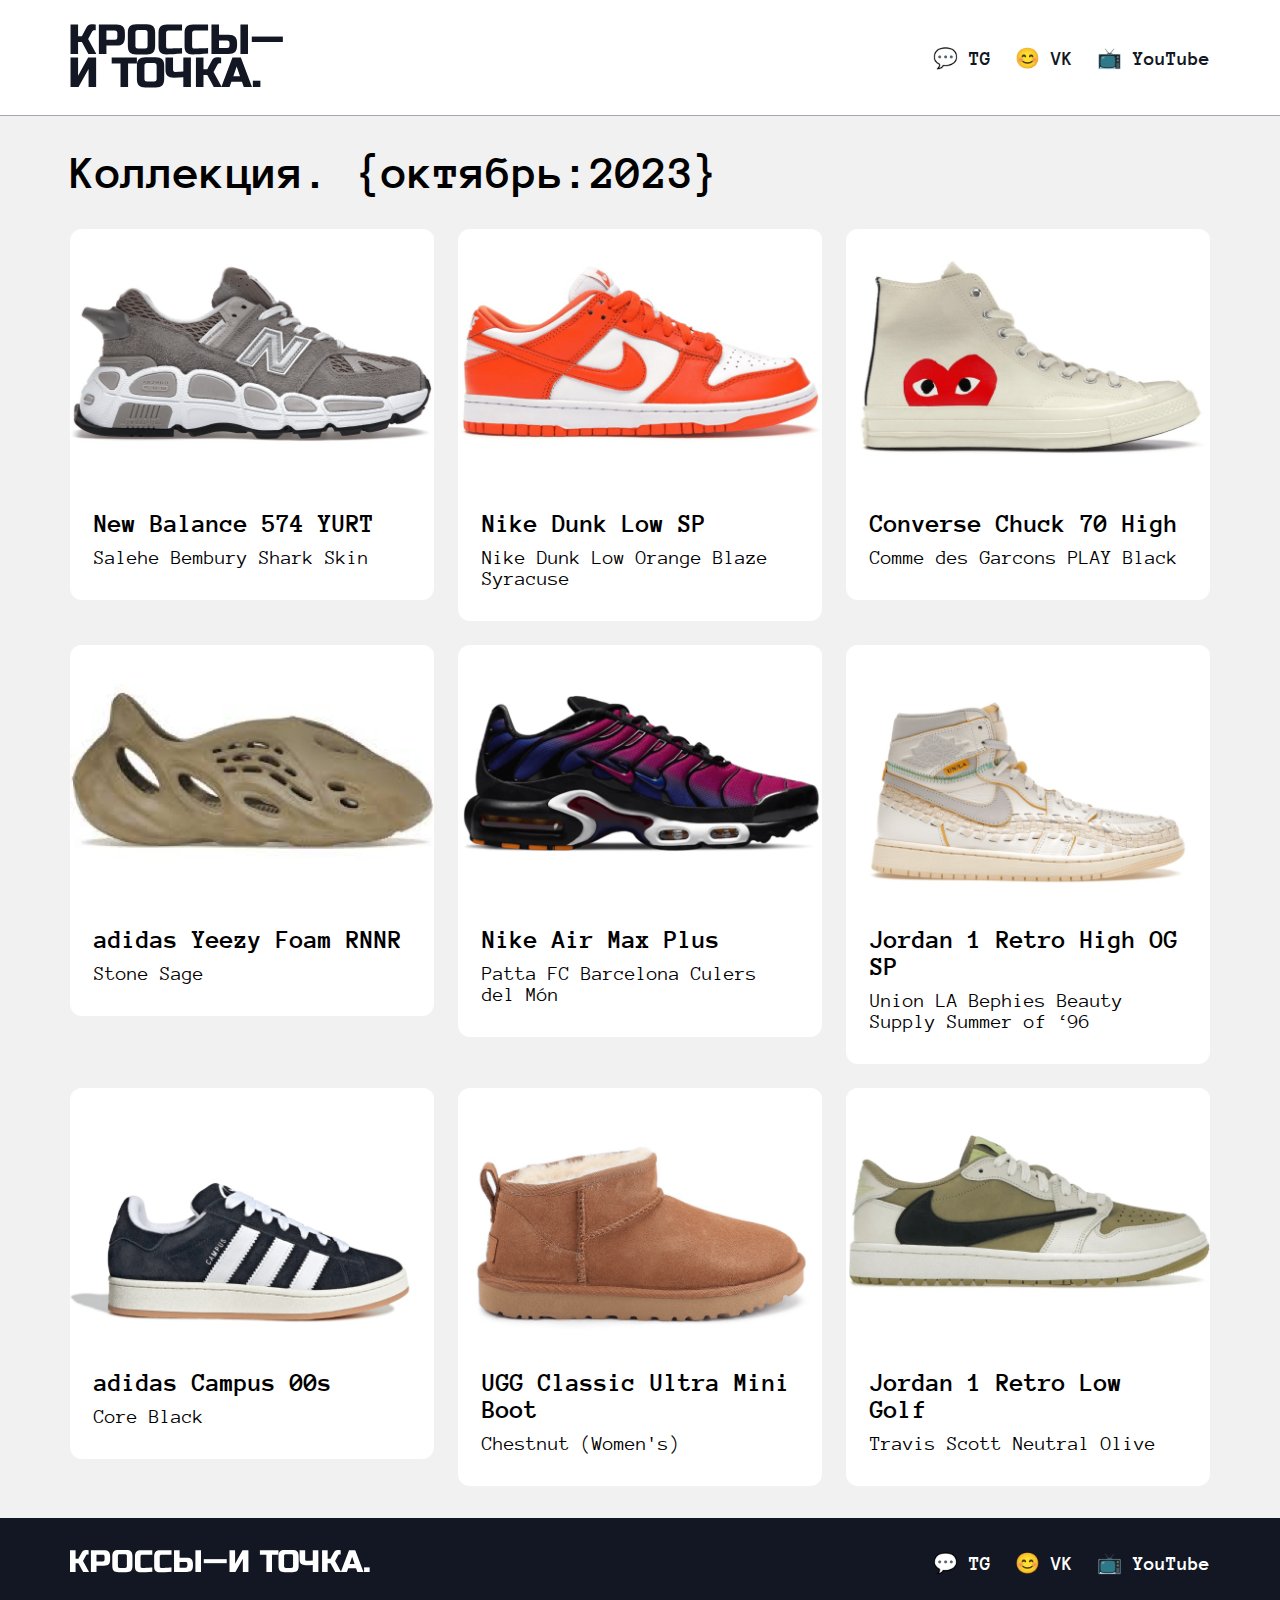
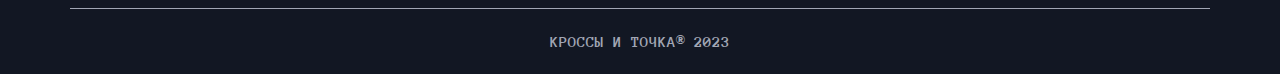
==== index.html @ 7c007c39 "first commit" ====
<!DOCTYPE html>
<html lang="en">
<head>
    <meta charset="UTF-8">
    <meta name="viewport" content="width=device-width, initial-scale=1.0">
    <title>Кроссы и точка</title>
    <link href="./style.css" rel="stylesheet" />
</head>
<body>
    <main>
        <header>
            <div class="header-container">
                <a href="/" class="logo-link">
                    <img alt="Кроссы и точка" src="./images/logo.svg" />
                </a>
                <nav>
                    <ul class="nav-list">
                        <li class="nav-item">
                            <a href="/" class="nav-link">💬 TG</a>
                        </li>
                        <li class="nav-item">
                            <a href="/" class="nav-link">😊 VK</a>
                        </li>
                        <li class="nav-item">
                            <a href="/" class="nav-link">📺 YouTube</a>
                        </li>
                    </ul>
                </nav>
            </div>
        </header>

        <div class="content">
            <h1>Коллекция. {октябрь:2023}</h1>
            <div class="sneakers">
                <div class="sneaker">
                    <img alt="New Balance 574 YURT" src="./images/6.png" class="sneaker-image" />
                    <div class="sneaker-info">
                        <h3>New Balance 574 YURT</h3>
                        <p>Salehe Bembury Shark Skin</p>
                    </div>
                </div>
                <div class="sneaker">
                    <img alt="Nike Dunk Low SP" src="./images/7.png" class="sneaker-image" />
                    <div class="sneaker-info">
                        <h3>Nike Dunk Low SP</h3>
                        <p>Nike Dunk Low Orange Blaze Syracuse</p>
                    </div>
                </div> 
                <div class="sneaker">
                    <img alt="Converse Chuck Taylor All Star 70 Hi" src="./images/4.png" class="sneaker-image" />
                    <div class="sneaker-info">
                        <h3>Converse Chuck 70 High</h3>
                        <p>Comme des Garcons PLAY Black</p>
                    </div>
                </div>
                <div class="sneaker">
                    <img alt="adidas Yeezy Foam RNNR" src="./images/9.png" class="sneaker-image" />
                    <div class="sneaker-info">
                        <h3>adidas Yeezy Foam RNNR</h3>
                        <p>Stone Sage</p>
                    </div>
                </div>
                <div class="sneaker">
                    <img alt="Nike Air Max Plus" src="./images/1.png" class="sneaker-image" />
                    <div class="sneaker-info">
                        <h3>Nike Air Max Plus</h3>
                        <p>Patta FC Barcelona Culers del Món</p>
                    </div>
                </div>
                <div class="sneaker">
                    <img alt="Jordan 1 Retro High OG SP" src="./images/2.png" class="sneaker-image" />
                    <div class="sneaker-info">
                        <h3>Jordan 1 Retro High OG SP</h3>
                        <p>Union LA Bephies Beauty Supply Summer of ‘96</p>
                    </div>
                </div>
                <div class="sneaker">
                    <img alt="adidas Campus 00s" src="./images/3.png" class="sneaker-image" />
                    <div class="sneaker-info">
                        <h3>adidas Campus 00s</h3>
                        <p>Core Black</p>
                    </div>
                </div>
                <div class="sneaker">
                    <img alt="UGG Classic Ultra Mini Boot" src="./images/5.png" class="sneaker-image" />
                    <div class="sneaker-info">
                        <h3>UGG Classic Ultra Mini Boot</h3>
                        <p>Chestnut (Women's)</p>
                    </div>
                </div>
                <div class="sneaker">
                    <img alt="Jordan 1 Retro Low Golf" src="./images/8.png" class="sneaker-image" />
                    <div class="sneaker-info">
                        <h3>Jordan 1 Retro Low Golf</h3>
                        <p>Travis Scott Neutral Olive</p>
                    </div>
                </div>
            </div>
        </div>

        <footer>
            <div class="footer-content">
                <a class="footer__logo-link" href="/">
                    <img alt="Кроссы и точка" src="./images/logo_footer.svg" class="footer__logo-image" />
                </a>
                <nav>
                    <ul class="nav-list">
                        <li class="nav-item">
                            <a href="/" class="nav-link">💬 TG</a>
                        </li>
                        <li class="nav-item">
                            <a href="/" class="nav-link">😊 VK</a>
                        </li>
                        <li class="nav-item">
                            <a href="/" class="nav-link">📺 YouTube</a>
                        </li>
                    </ul>
                </nav>
            </div>
            <div class="copyright">
                <p class="copyright-text">КРОССЫ И ТОЧКА® 2023</p>
            </div>
        </footer>
    </main> 
</body>
</html>
---- style.css ----
/* подключение локальный шрифтов на страницу */
@font-face {
    font-family: "Anonymous Pro";
    src: url(fonts/AnonymousPro-Regular.ttf);
    font-weight: 400;
    font-style: normal;
    display: swap;
}

@font-face {
    font-family: "Anonymous Pro";
    src: url(fonts/AnonymousPro-Bold.ttf);
    font-weight: 700;
    font-style: normal;
    display: swap;
}

* {
    box-sizing: border-box;
}

/* сброс стилей по умолчанию */
body,h1,h2,h3,p,ul,li {
    margin: 0;
}
ul {
    list-style: none;
    padding: 0;
}
a {
    text-decoration: none;
}

/* задание шрифта всей странице */
body {
    font-family: "Anonymous Pro", sans-serif;
}

/* стили для главного контейнера */
main {
    display: flex;
    flex-direction: column;
    align-items: center;
    background: #F1F1F1;
}

/* стили для хедера(шапки) сайта */
header {
    display: flex;
    flex-direction: row;
    align-items: center;
    justify-content: center;
    width: 100%;
    border-bottom: 1px solid #A1A6B4;
    background: white;
}

.header-container {
    display: flex;
    justify-content: space-between;
    width: 100%;
    max-width: 1140px;
    margin: 24px 0 24px;
}

.logo-link {
    max-width: 215px;
}

/* стили для ссылок в хедере и футере */
nav {
    display: flex;
}

.nav-list {
    display: flex;
    align-items: center;
    width: 100%;
    gap: 24px;
}

.nav-item {
    display: inline;
}

.nav-link {
    color: #121723;
    font-size: 20px;
    font-weight: 700;
}

/* стили для  */
.content {
    margin: 32px 0;
    max-width: 1140px;
}

h1 {
    font-size: 48px;
}

/* стили для контейнера кроссовок */
.sneakers {
    display: flex;
    flex-wrap: wrap;
    gap: 24px;
    margin: 32px 0 0;
}

/* стили для карточки кроссовок */
.sneaker {
    display: flex;
    flex-direction: column;
    align-items: center;
    max-width: 364px;
    height: 100%;
    border-radius: 12px;
    background: white;
}

.sneaker-image {
    width: 100%;
}

.sneaker-info {
    display: flex;
    flex-direction: column;
    align-items: flex-start;
    gap: 10px;
    width: 100%;
    padding: 32px 24px;
}

h3 {
    font-size: 26px;
}

p {
    font-size: 20px;
}

footer {
    width: 100%;
    display: flex;
    flex-direction: column;
    align-items: center;
    background: #121723;
}

/* стили для футера */
.footer-content {
    display: flex;
    justify-content: space-between;
    width: 100%;
    max-width: 1140px;
    margin: 32px 0;
}

.footer__logo-link {
    max-width: 300px;
    width: 100%;
}

footer .nav-link {
    color: white;
}

.copyright {
    display: flex;
    align-items: center;
    justify-content: center;
    width: 100%;
    max-width: 1140px;
    border-top: 1px solid #A1A6B4;
}

.copyright-text {
    color: #A1A6B4;
    font-size: 16px;
    font-weight: 700;
    margin: 24px 0;
}
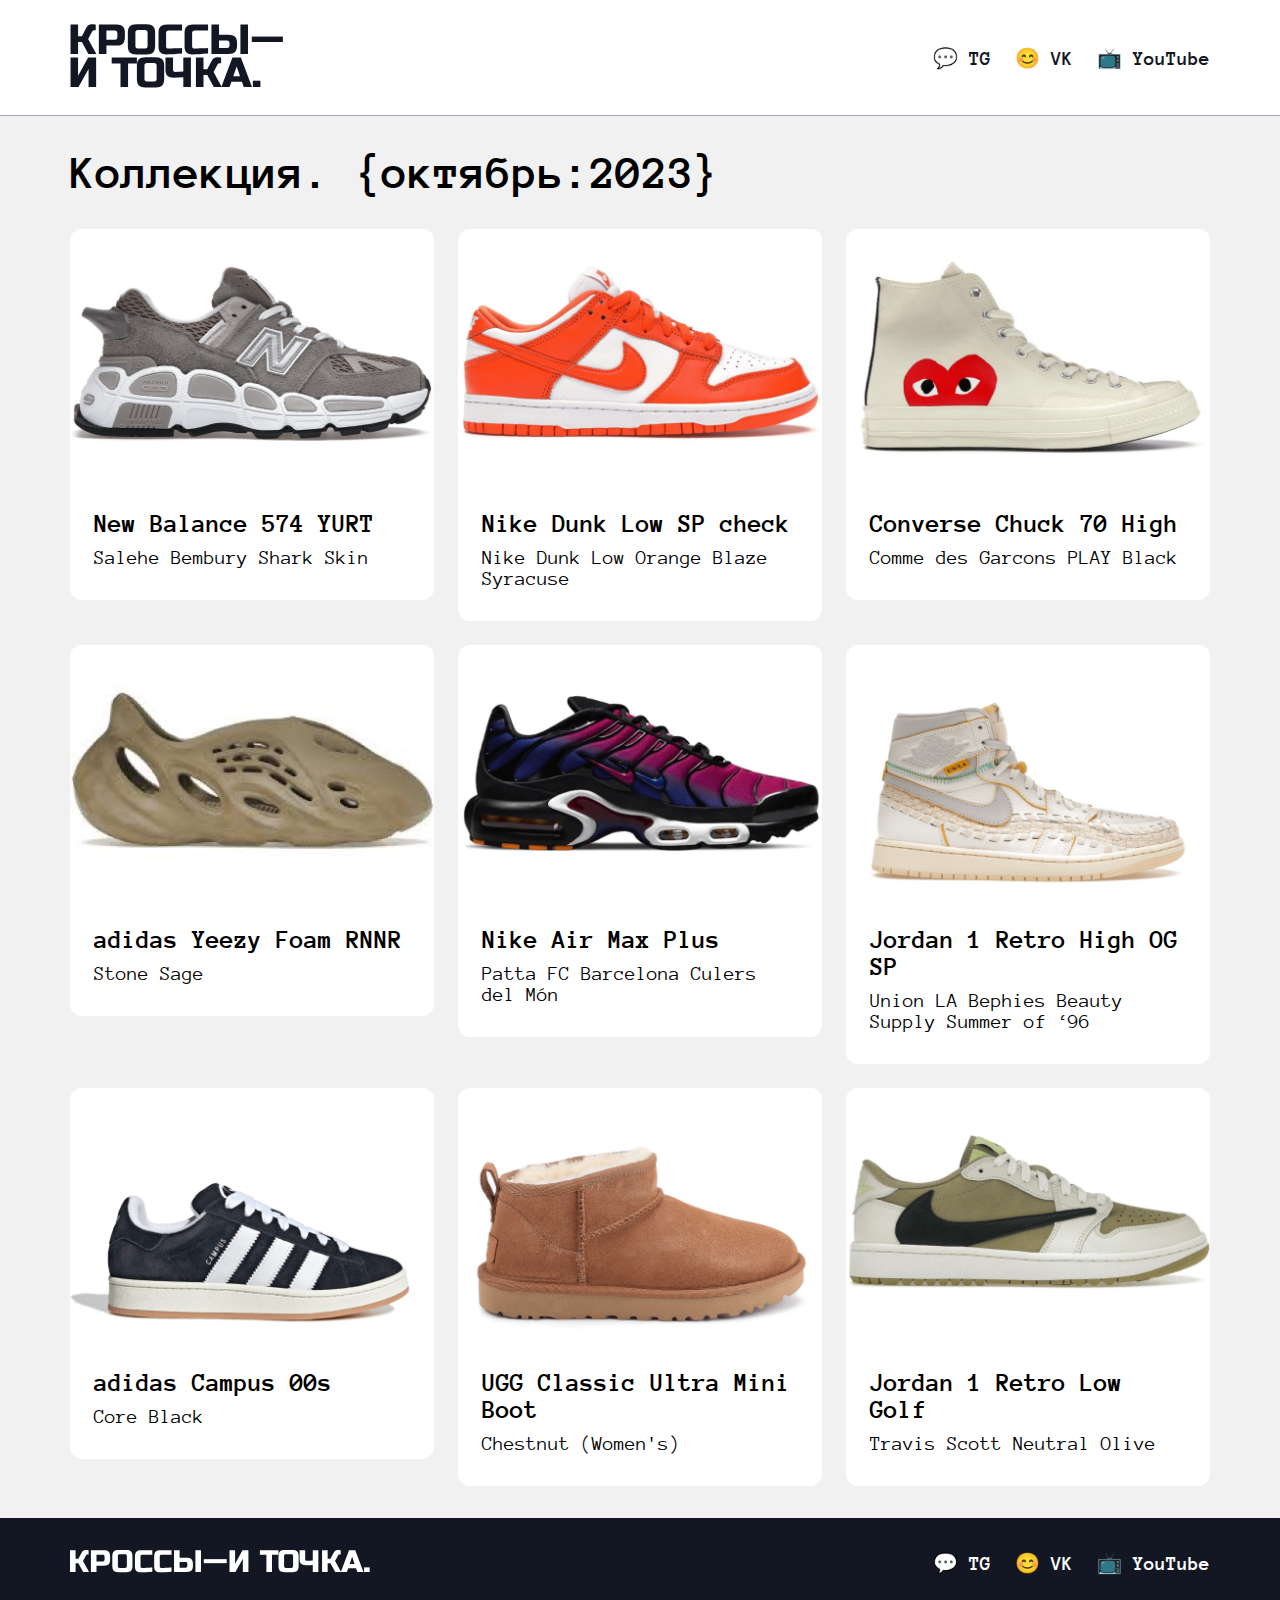
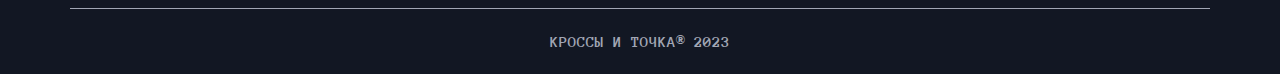
==== commit 4354ae86: "check" ====
--- a/index.html
+++ b/index.html
@@ -42,7 +42,7 @@
                 <div class="sneaker">
                     <img alt="Nike Dunk Low SP" src="./images/7.png" class="sneaker-image" />
                     <div class="sneaker-info">
-                        <h3>Nike Dunk Low SP</h3>
+                        <h3>Nike Dunk Low SP check</h3>
                         <p>Nike Dunk Low Orange Blaze Syracuse</p>
                     </div>
                 </div> 
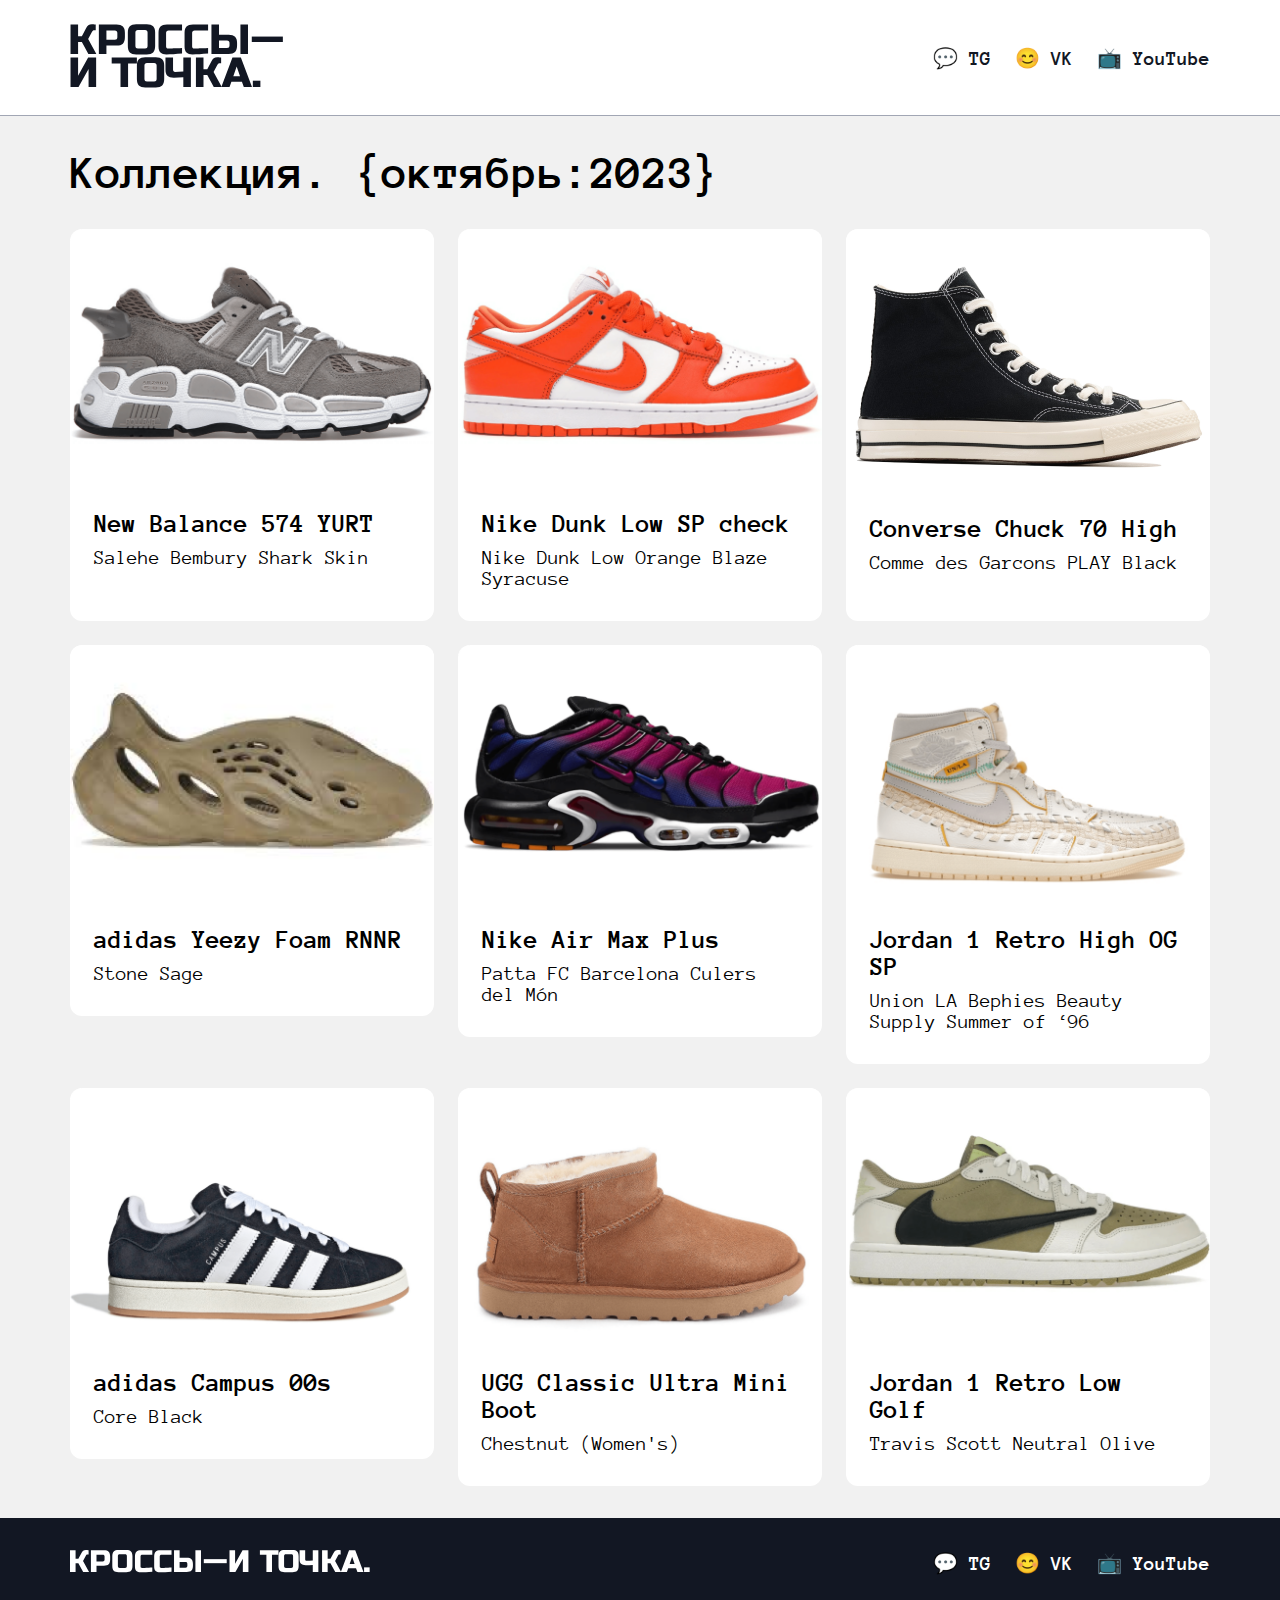
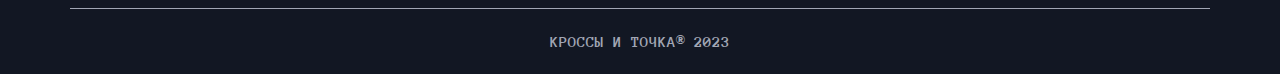
==== commit 4f733e4b: "begin" ====
--- a/index.html
+++ b/index.html
@@ -1,58 +1,66 @@
 <!DOCTYPE html>
 <html lang="en">
+
 <head>
-    <meta charset="UTF-8">
-    <meta name="viewport" content="width=device-width, initial-scale=1.0">
+    <meta charset="UTF-8" />
+    <meta name="viewport" content="width=device-width, initial-scale=1.0" />
     <title>Кроссы и точка</title>
     <link href="./style.css" rel="stylesheet" />
 </head>
+
 <body>
+    <header class="header">
+        <div class="header-container">
+            <a href="/" class="logo-link">
+                <img alt="Кроссы и точка" src="./images/logo.svg" />
+            </a>
+            <nav>
+                <ul class="nav-list">
+                    <li class="nav-item">
+                        <a href="/" class="nav-link">💬 TG</a>
+                    </li>
+                    <li class="nav-item">
+                        <a href="/" class="nav-link">😊 VK</a>
+                    </li>
+                    <li class="nav-item">
+                        <a href="/" class="nav-link">📺 YouTube</a>
+                    </li>
+                </ul>
+            </nav>
+        </div>
+    </header>
     <main>
-        <header>
-            <div class="header-container">
-                <a href="/" class="logo-link">
-                    <img alt="Кроссы и точка" src="./images/logo.svg" />
-                </a>
-                <nav>
-                    <ul class="nav-list">
-                        <li class="nav-item">
-                            <a href="/" class="nav-link">💬 TG</a>
-                        </li>
-                        <li class="nav-item">
-                            <a href="/" class="nav-link">😊 VK</a>
-                        </li>
-                        <li class="nav-item">
-                            <a href="/" class="nav-link">📺 YouTube</a>
-                        </li>
-                    </ul>
-                </nav>
-            </div>
-        </header>
 
         <div class="content">
             <h1>Коллекция. {октябрь:2023}</h1>
             <div class="sneakers">
-                <div class="sneaker">
-                    <img alt="New Balance 574 YURT" src="./images/6.png" class="sneaker-image" />
-                    <div class="sneaker-info">
-                        <h3>New Balance 574 YURT</h3>
-                        <p>Salehe Bembury Shark Skin</p>
+                <a href="newbalance.html">
+                    <div class="sneaker">
+                        <img alt="New Balance 574 YURT" src="./images/6.png" class="sneaker-image" />
+                        <div class="sneaker-info">
+                            <h3>New Balance 574 YURT</h3>
+                            <p>Salehe Bembury Shark Skin</p>
+                        </div>
                     </div>
-                </div>
-                <div class="sneaker">
-                    <img alt="Nike Dunk Low SP" src="./images/7.png" class="sneaker-image" />
-                    <div class="sneaker-info">
-                        <h3>Nike Dunk Low SP check</h3>
-                        <p>Nike Dunk Low Orange Blaze Syracuse</p>
+                </a>
+                <a href="nikedunklow.html">
+                    <div class="sneaker">
+                        <img alt="Nike Dunk Low SP" src="./images/7.png" class="sneaker-image" />
+                        <div class="sneaker-info">
+                            <h3>Nike Dunk Low SP check</h3>
+                            <p>Nike Dunk Low Orange Blaze Syracuse</p>
+                        </div>
                     </div>
-                </div> 
-                <div class="sneaker">
-                    <img alt="Converse Chuck Taylor All Star 70 Hi" src="./images/4.png" class="sneaker-image" />
-                    <div class="sneaker-info">
-                        <h3>Converse Chuck 70 High</h3>
-                        <p>Comme des Garcons PLAY Black</p>
+                </a>
+                <a href="conver.html">
+                    <div class="sneaker">
+                        <img alt="Converse Chuck Taylor All Star 70 Hi" src="./images/4.png" class="sneaker-image" />
+                        <div class="sneaker-info">
+                            <h3>Converse Chuck 70 High</h3>
+                            <p>Comme des Garcons PLAY Black</p>
+                        </div>
                     </div>
-                </div>
+                </a>
                 <div class="sneaker">
                     <img alt="adidas Yeezy Foam RNNR" src="./images/9.png" class="sneaker-image" />
                     <div class="sneaker-info">
@@ -98,29 +106,30 @@
             </div>
         </div>
 
-        <footer>
-            <div class="footer-content">
-                <a class="footer__logo-link" href="/">
-                    <img alt="Кроссы и точка" src="./images/logo_footer.svg" class="footer__logo-image" />
-                </a>
-                <nav>
-                    <ul class="nav-list">
-                        <li class="nav-item">
-                            <a href="/" class="nav-link">💬 TG</a>
-                        </li>
-                        <li class="nav-item">
-                            <a href="/" class="nav-link">😊 VK</a>
-                        </li>
-                        <li class="nav-item">
-                            <a href="/" class="nav-link">📺 YouTube</a>
-                        </li>
-                    </ul>
-                </nav>
-            </div>
-            <div class="copyright">
-                <p class="copyright-text">КРОССЫ И ТОЧКА® 2023</p>
-            </div>
-        </footer>
-    </main> 
+    </main>
+    <footer class="footer">
+        <div class="footer-content">
+            <a class="footer__logo-link" href="/">
+                <img alt="Кроссы и точка" src="./images/logo_footer.svg" class="footer__logo-image" />
+            </a>
+            <nav>
+                <ul class="nav-list">
+                    <li class="nav-item">
+                        <a href="/" class="nav-link">💬 TG</a>
+                    </li>
+                    <li class="nav-item">
+                        <a href="/" class="nav-link">😊 VK</a>
+                    </li>
+                    <li class="nav-item">
+                        <a href="/" class="nav-link">📺 YouTube</a>
+                    </li>
+                </ul>
+            </nav>
+        </div>
+        <div class="copyright">
+            <p class="copyright-text">КРОССЫ И ТОЧКА® 2023</p>
+        </div>
+    </footer>
 </body>
+
 </html>--- a/style.css
+++ b/style.css
@@ -1,182 +1,235 @@
 /* подключение локальный шрифтов на страницу */
 @font-face {
-    font-family: "Anonymous Pro";
-    src: url(fonts/AnonymousPro-Regular.ttf);
-    font-weight: 400;
-    font-style: normal;
-    display: swap;
+  font-family: "Anonymous Pro";
+  src: url(fonts/AnonymousPro-Regular.ttf);
+  font-weight: 400;
+  font-style: normal;
+  display: swap;
 }
 
 @font-face {
-    font-family: "Anonymous Pro";
-    src: url(fonts/AnonymousPro-Bold.ttf);
-    font-weight: 700;
-    font-style: normal;
-    display: swap;
+  font-family: "Anonymous Pro";
+  src: url(fonts/AnonymousPro-Bold.ttf);
+  font-weight: 700;
+  font-style: normal;
+  display: swap;
 }
 
 * {
-    box-sizing: border-box;
+  box-sizing: border-box;
 }
 
 /* сброс стилей по умолчанию */
-body,h1,h2,h3,p,ul,li {
-    margin: 0;
+body,
+h1,
+h2,
+h3,
+p,
+ul,
+li {
+  margin: 0;
 }
 ul {
-    list-style: none;
-    padding: 0;
+  list-style: none;
+  padding: 0;
 }
 a {
-    text-decoration: none;
+  text-decoration: none;
+  color: black;
+}
+
+a .sneaker {
+  transition: box-shadow ease-in-out 200ms;
+  transition: transform 300ms;
+}
+
+a .sneaker:hover {
+  transform: translateY(-10px);
+  transition: transform 0.3s ease-in-out;
+  box-shadow: 10px 10px 13px 0px rgba(0, 0, 0, 0.25);
+}
+
+a .sneaker:active {
+  box-shadow: 10px 10px 13px 0px rgba(0, 0, 0, 0.1);
 }
 
 /* задание шрифта всей странице */
 body {
-    font-family: "Anonymous Pro", sans-serif;
+  font-family: "Anonymous Pro", sans-serif;
 }
 
 /* стили для главного контейнера */
 main {
-    display: flex;
-    flex-direction: column;
-    align-items: center;
-    background: #F1F1F1;
+  display: flex;
+  flex-direction: column;
+  align-items: center;
+  background: #f1f1f1;
 }
 
 /* стили для хедера(шапки) сайта */
 header {
-    display: flex;
-    flex-direction: row;
-    align-items: center;
-    justify-content: center;
-    width: 100%;
-    border-bottom: 1px solid #A1A6B4;
-    background: white;
+  display: flex;
+  flex-direction: row;
+  align-items: center;
+  justify-content: center;
+  width: 100%;
+  border-bottom: 1px solid #a1a6b4;
+  background: white;
 }
 
 .header-container {
-    display: flex;
-    justify-content: space-between;
-    width: 100%;
-    max-width: 1140px;
-    margin: 24px 0 24px;
+  display: flex;
+  justify-content: space-between;
+  width: 100%;
+  max-width: 1140px;
+  margin: 24px 0 24px;
 }
 
 .logo-link {
-    max-width: 215px;
+  max-width: 215px;
 }
 
 /* стили для ссылок в хедере и футере */
 nav {
-    display: flex;
+  display: flex;
 }
 
 .nav-list {
-    display: flex;
-    align-items: center;
-    width: 100%;
-    gap: 24px;
+  display: flex;
+  align-items: center;
+  width: 100%;
+  gap: 24px;
 }
 
 .nav-item {
-    display: inline;
+  display: inline;
 }
 
 .nav-link {
-    color: #121723;
-    font-size: 20px;
-    font-weight: 700;
+  color: #121723;
+  font-size: 20px;
+  font-weight: 700;
 }
 
 /* стили для  */
 .content {
-    margin: 32px 0;
-    max-width: 1140px;
+  margin: 32px 0;
+  max-width: 1140px;
 }
 
 h1 {
-    font-size: 48px;
+  font-size: 48px;
 }
 
 /* стили для контейнера кроссовок */
 .sneakers {
-    display: flex;
-    flex-wrap: wrap;
-    gap: 24px;
-    margin: 32px 0 0;
+  display: flex;
+  flex-wrap: wrap;
+  gap: 24px;
+  margin: 32px 0 0;
 }
 
 /* стили для карточки кроссовок */
 .sneaker {
-    display: flex;
-    flex-direction: column;
-    align-items: center;
-    max-width: 364px;
-    height: 100%;
-    border-radius: 12px;
-    background: white;
+  display: flex;
+  flex-direction: column;
+  align-items: center;
+  max-width: 364px;
+  height: 100%;
+  border-radius: 12px;
+  background: white;
 }
 
 .sneaker-image {
-    width: 100%;
+  width: 100%;
+  border-radius: 12px;
 }
 
 .sneaker-info {
-    display: flex;
-    flex-direction: column;
-    align-items: flex-start;
-    gap: 10px;
-    width: 100%;
-    padding: 32px 24px;
+  display: flex;
+  flex-direction: column;
+  align-items: flex-start;
+  gap: 10px;
+  width: 100%;
+  padding: 32px 24px;
 }
 
 h3 {
-    font-size: 26px;
+  font-size: 26px;
 }
 
 p {
-    font-size: 20px;
+  font-size: 20px;
 }
 
 footer {
-    width: 100%;
-    display: flex;
-    flex-direction: column;
-    align-items: center;
-    background: #121723;
+  width: 100%;
+  display: flex;
+  flex-direction: column;
+  align-items: center;
+  background: #121723;
 }
 
 /* стили для футера */
 .footer-content {
-    display: flex;
-    justify-content: space-between;
-    width: 100%;
-    max-width: 1140px;
-    margin: 32px 0;
+  display: flex;
+  justify-content: space-between;
+  width: 100%;
+  max-width: 1140px;
+  margin: 32px 0;
 }
 
 .footer__logo-link {
-    max-width: 300px;
-    width: 100%;
+  max-width: 300px;
+  width: 100%;
 }
 
 footer .nav-link {
-    color: white;
+  color: white;
 }
 
 .copyright {
-    display: flex;
-    align-items: center;
-    justify-content: center;
-    width: 100%;
-    max-width: 1140px;
-    border-top: 1px solid #A1A6B4;
+  display: flex;
+  align-items: center;
+  justify-content: center;
+  width: 100%;
+  max-width: 1140px;
+  border-top: 1px solid #a1a6b4;
 }
 
 .copyright-text {
-    color: #A1A6B4;
-    font-size: 16px;
-    font-weight: 700;
-    margin: 24px 0;
-}
+  color: #a1a6b4;
+  font-size: 16px;
+  font-weight: 700;
+  margin: 24px 0;
+}
+
+.main-content {
+  margin: 20px 0 auto;
+  margin-bottom: 20px;
+  width: 80%;
+  background-color: white;
+  border-radius: 50px;
+}
+
+.sneaker-big__img {
+  margin: 0 auto;
+  text-align: center;
+}
+
+.sneaker-big__img img{
+  width: 90%;
+}
+
+.sneaker-big__title p {
+  font-size: 48px;
+  font-weight: 400;
+  margin: 0 48px auto;
+
+}
+
+.sneaker-big__subtitle p {
+  font-size: 36px;
+  font-weight: 400;
+  margin: 0 48px auto;
+}
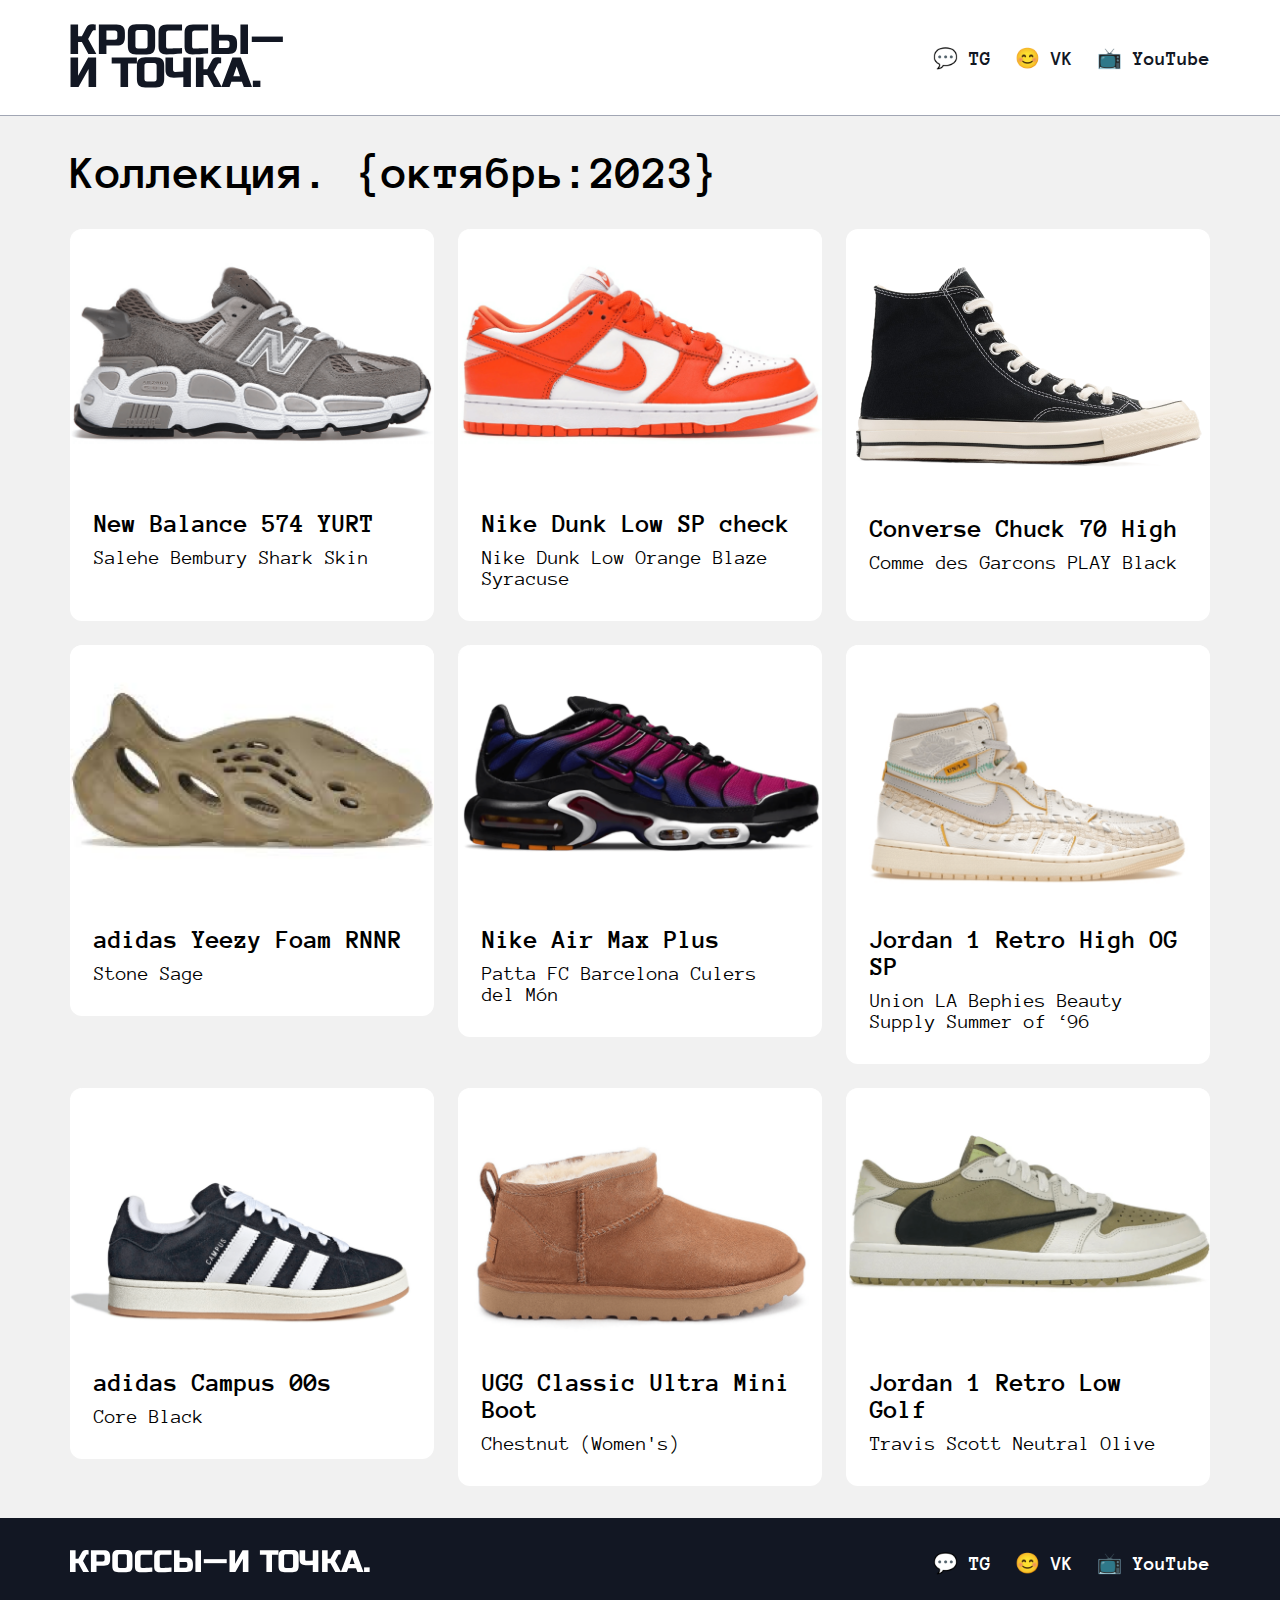
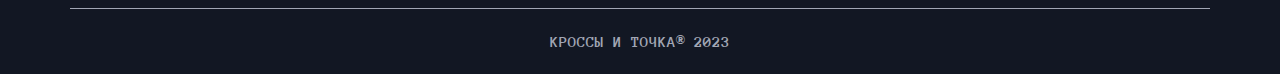
==== commit 933a75af: "fix" ====
--- a/index.html
+++ b/index.html
@@ -11,7 +11,7 @@
 <body>
     <header class="header">
         <div class="header-container">
-            <a href="/" class="logo-link">
+            <a href="index.html" class="logo-link">
                 <img alt="Кроссы и точка" src="./images/logo.svg" />
             </a>
             <nav>
@@ -109,7 +109,7 @@
     </main>
     <footer class="footer">
         <div class="footer-content">
-            <a class="footer__logo-link" href="/">
+            <a class="footer__logo-link" href="index.html">
                 <img alt="Кроссы и точка" src="./images/logo_footer.svg" class="footer__logo-image" />
             </a>
             <nav>
--- a/style.css
+++ b/style.css
@@ -39,14 +39,14 @@
 }
 
 a .sneaker {
-  transition: box-shadow ease-in-out 200ms;
+  transition: box-shadow  200ms ease-in-out;
   transition: transform 300ms;
 }
 
 a .sneaker:hover {
   transform: translateY(-10px);
   transition: transform 0.3s ease-in-out;
-  box-shadow: 10px 10px 13px 0px rgba(0, 0, 0, 0.25);
+  box-shadow: 10px 10px 13px 0px rgba(0, 0, 0, 0.1);
 }
 
 a .sneaker:active {
@@ -160,6 +160,7 @@
 
 p {
   font-size: 20px;
+  font-weight: 400;
 }
 
 footer {
@@ -224,12 +225,187 @@
 .sneaker-big__title p {
   font-size: 48px;
   font-weight: 400;
-  margin: 0 48px auto;
+  margin: 0 70px auto;
+  
 
 }
 
 .sneaker-big__subtitle p {
   font-size: 36px;
   font-weight: 400;
-  margin: 0 48px auto;
-}
+  margin: 20px 70px auto;
+}
+
+.table {
+  width: 100%;
+  max-width: 506px;
+}
+
+.sneaker-big__info {
+  margin-bottom: 50px;
+}
+
+.table__title{
+  font-size: 30px;
+  font-weight: 400;
+}
+
+.table__row {
+  display: flex;
+  justify-content: space-between;
+  border-bottom: 1px solid black;
+  padding: 10px 0;
+}
+
+.sneaker-big__additional {
+  display: flex;
+  justify-content: space-around;
+  margin-left: 50px;
+  margin-top: 30px;
+}
+
+.sneaker-big__text {
+  max-width: 50%;
+}
+
+.sneaker-big__text p {
+  font-weight: 400;
+  font-size: 20px;
+  max-width: 506px;
+  line-height: 28px;
+  margin-bottom: 24px;
+}
+
+@media (max-width: 375px) {
+  .content h1 {
+    font-size: 32px;
+    font-weight: 700;
+    margin-left: 20px;
+  }
+
+
+  .sneakers {
+    align-items: center;
+    margin-top: 32px;
+    margin: 32px auto;
+    
+  }
+
+  h3 {
+    font-weight: 700;
+    font-size: 24px;
+  }
+
+  .sneaker-info p {
+    font-size: 20px;
+    font-weight: 400;
+  }
+
+  .content {
+    max-width: 375px;
+  }
+
+  .main-content {
+
+    display: flex;
+    flex-direction:column;
+    max-width: 375px;
+    width: 90%;
+  }
+
+  .sneaker-big__img {
+    margin-top: 30px;
+  }
+
+  .sneaker-big__info {
+    display: flex;
+    flex-direction:column;
+    max-width: 385px;
+
+  }
+
+  .sneaker-big__text {
+    max-width: 295px;
+    font-size: 16px;
+  }
+
+  .sneaker-big__additional {
+    display: flex;
+    flex-direction:column;
+    max-width: 385px;
+    margin: 0 20px;
+  }
+
+  .header-container{
+    display: flex;
+    flex-direction: column;
+    align-items: center;
+    max-width: 385px;
+  }
+
+  .footer-content{
+    display: flex;
+    flex-direction: column;
+    align-items: center;
+    max-width: 385px;
+  }
+  
+  body {
+    max-width: 385px;
+  }
+
+  .logo-link {
+    margin-bottom: 30px;
+  }
+
+  p {
+    font-size: 16px;
+  }
+
+  .table__row p {
+    padding: 20px 0px;
+  }
+
+  .table__title{
+    font-size: 24px;
+    font-weight: 400;
+  }
+
+  .sneaker-big__title p {
+    font-size: 32px;
+    font-weight: 400;
+    margin: 0 20px;
+  
+  }
+
+  .sneaker-big__subtitle p {
+    font-size: 20px;
+    font-weight: 400;
+    margin: 20px 20px;
+  }
+
+  .table {
+    margin: 0 auto;
+  }
+  .table__row {
+    align-items: center;
+    display: flex;
+    justify-content: space-between;
+    border-bottom: 1px solid black;
+    padding: 10px 0;
+  }
+
+  .footer__logo-image { 
+    margin-bottom: 20px;
+  }
+
+  .sneaker-big__text p {
+    font-size: 16px;
+  }
+
+  .copyright {
+max-width: 90%;
+}
+
+}
+
